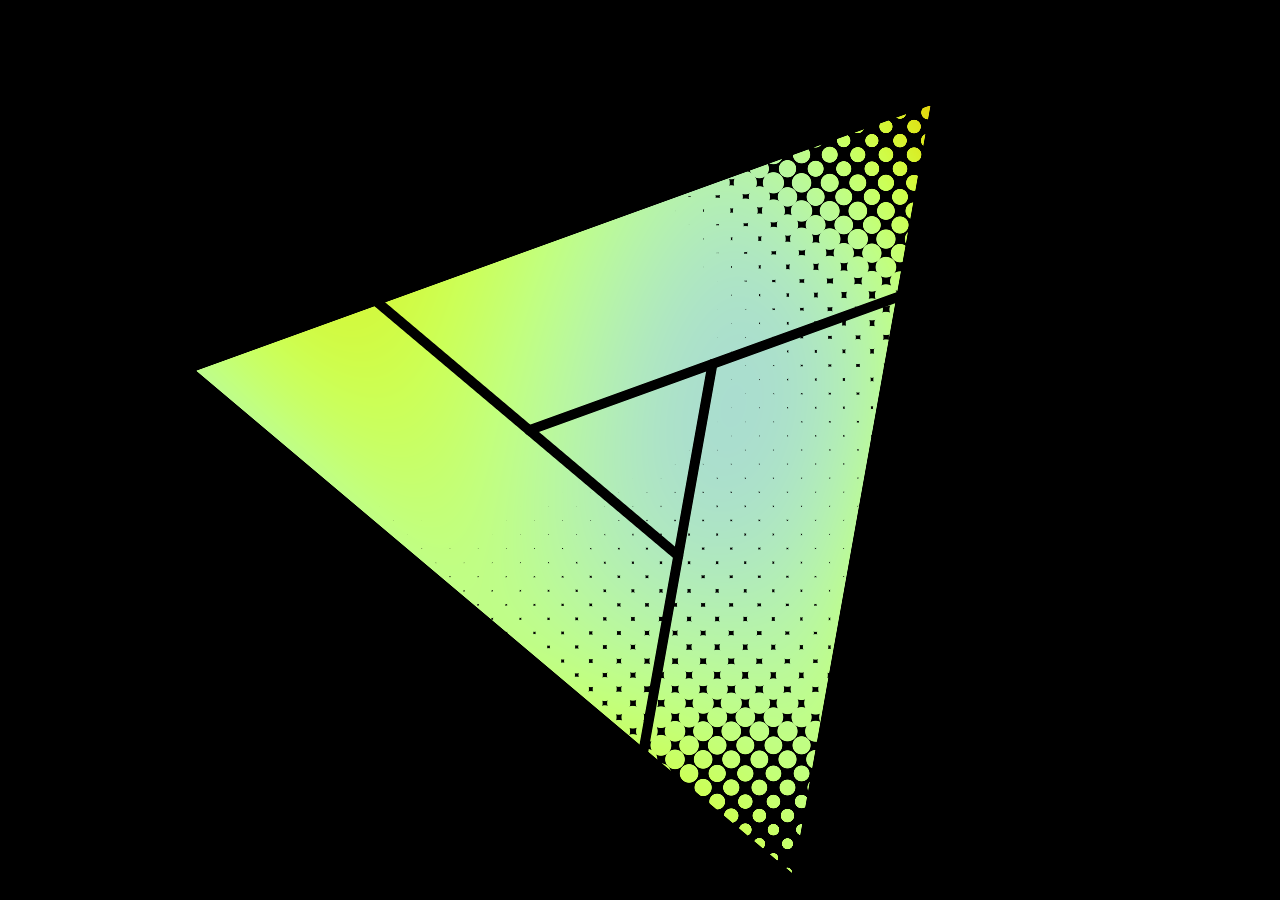
==== test/index.html @ b6c83961 "test" ====
<!DOCTYPE html>
<html lang="en">
  <head>
    <meta charset="utf-8" />
    <title>Days</title>
    <meta name="viewport" content="width=device-width, initial-scale=1" />
    <meta property="og:image" content="thumbnail.jpg" />
  </head>
  <body>
    <div id="container">
      <canvas id="canvas"></canvas>
    </div>
    <script type="text/javascript" src="bundle.js"></script>
  </body>
</html>
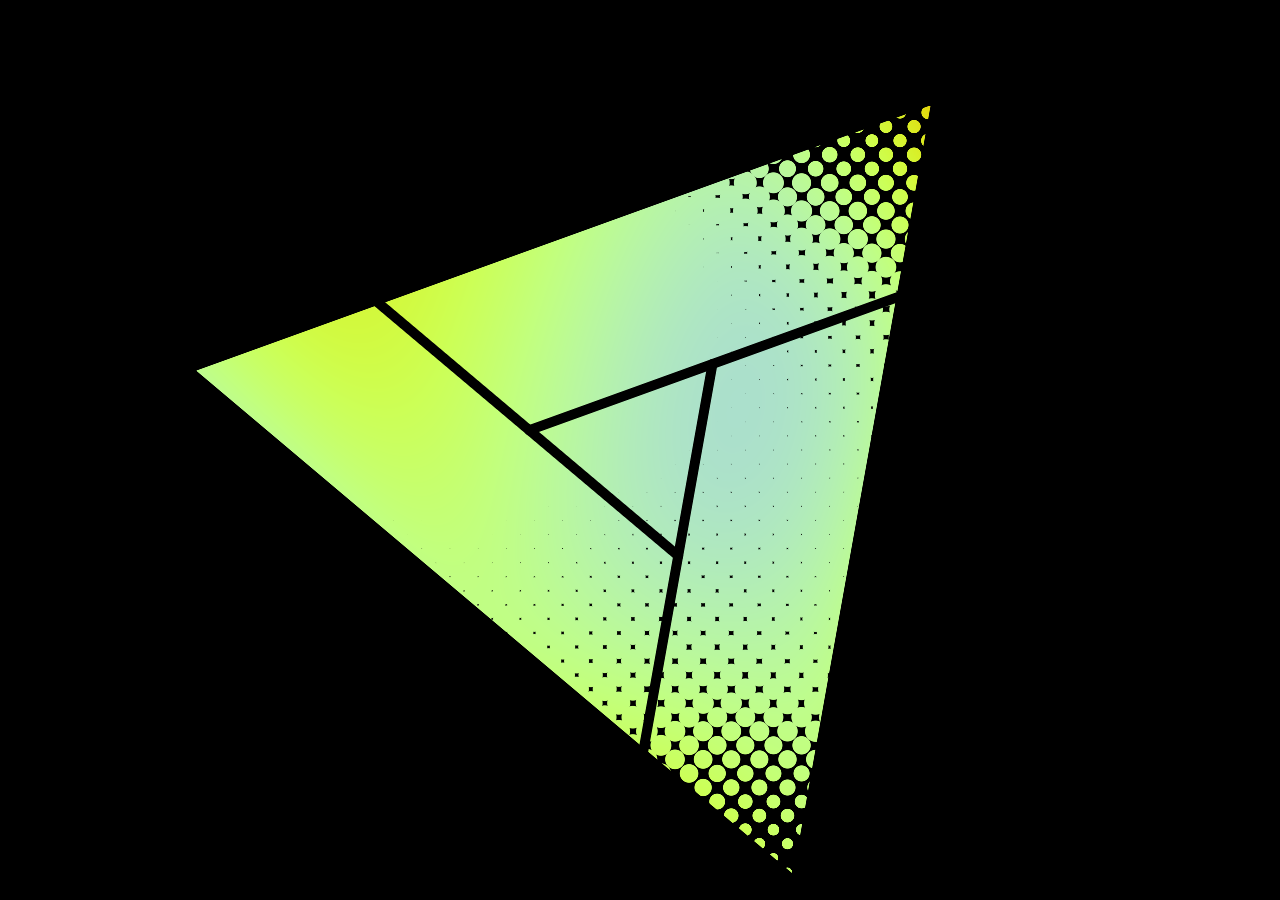
==== commit eb462c23: "test" ====
--- a/test/index.html
+++ b/test/index.html
@@ -1,7 +1,7 @@
 <!DOCTYPE html>
 <html lang="en">
   <head>
-    <meta charset="utf-8" />
+    <meta http-equiv="Content-Type" content="text/html; charset=UTF-8" />
     <title>Days</title>
     <meta name="viewport" content="width=device-width, initial-scale=1" />
     <meta property="og:image" content="thumbnail.jpg" />
